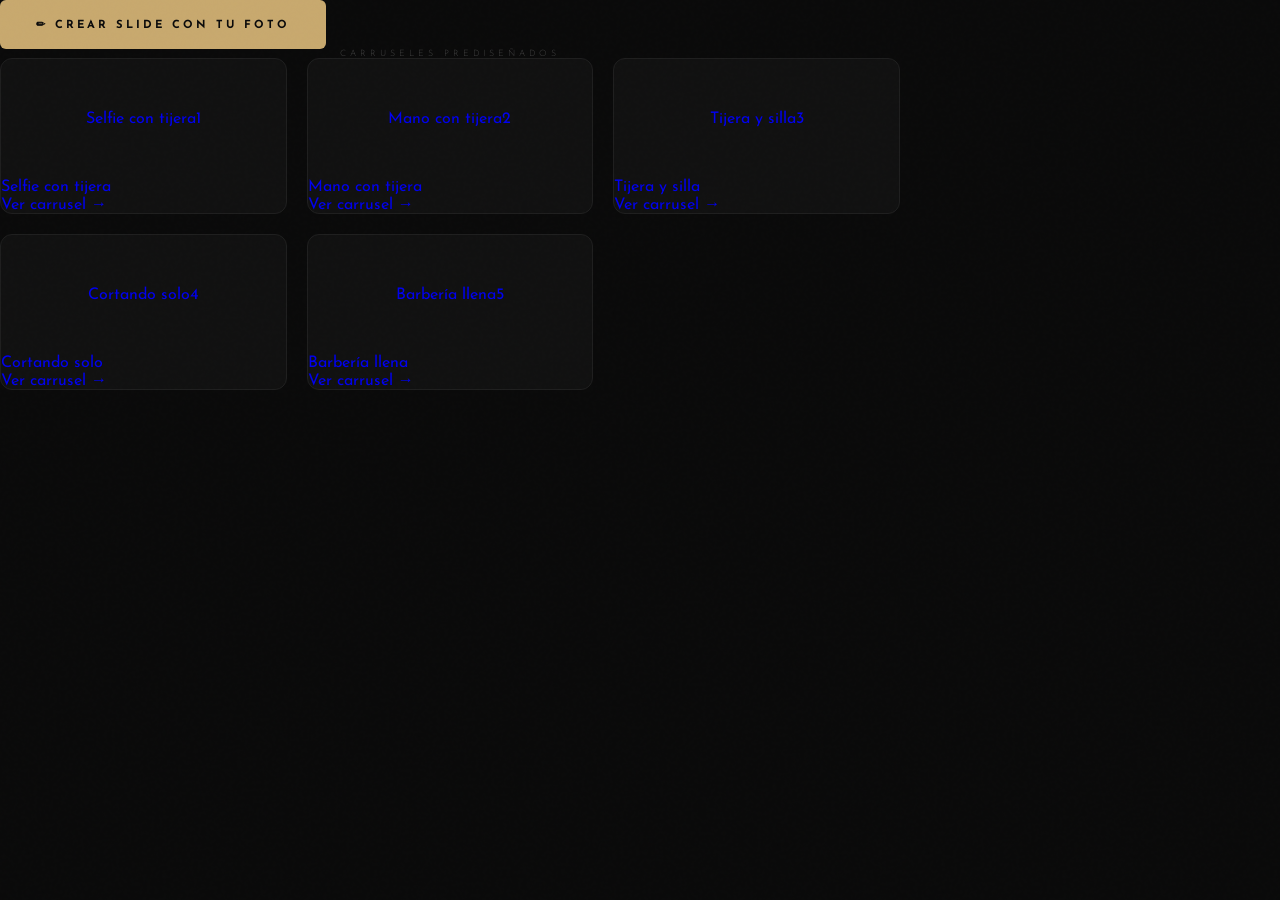
==== index.html @ 3ca6cf9b "Initial commit — generador de carruseles para barbero - Vistas individuales por carrusel (c1–c5) + e" ====
<!DOCTYPE html>
<html lang="es">
<head>
<meta charset="UTF-8">
<meta name="viewport" content="width=device-width, initial-scale=1.0">
<title>Barbero — Carruseles</title>
<style>
@font-face {
  font-family: 'Josefin Sans';
  src: url('[data-uri]') format('truetype');
  font-weight: 100 700;
  font-style: normal;
}
@font-face {
  font-family: 'Josefin Sans';
  src: url('[data-uri]') format('truetype');
  font-weight: 100 700;
  font-style: italic;
}
:root {
  --black:  #0a0a0a;
  --white:  #ffffff;
  --gray:   #1a1a1a;
  --accent: #c8a96e;
  --muted:  #444;
}

*, *::before, *::after {
  margin: 0;
  padding: 0;
  box-sizing: border-box;
}

body {
  background: var(--black);
  font-family: 'Josefin Sans', sans-serif;
  color: var(--white);
  min-height: 100vh;
  overflow-x: hidden;
}

body::before {
  content: '';
  position: fixed;
  inset: 0;
  background-image: url("data:image/svg+xml,%3Csvg viewBox='0 0 256 256' xmlns='http://www.w3.org/2000/svg'%3E%3Cfilter id='noise'%3E%3CfeTurbulence type='fractalNoise' baseFrequency='0.9' numOctaves='4' stitchTiles='stitch'/%3E%3C/filter%3E%3Crect width='100%25' height='100%25' filter='url(%23noise)' opacity='0.04'/%3E%3C/svg%3E");
  pointer-events: none;
  z-index: 9999;
  opacity: 0.35;
}

/* HEADER */
header {
  padding: 48px 40px 32px;
  display: flex;
  align-items: flex-end;
  justify-content: space-between;
  border-bottom: 1px solid #1f1f1f;
}

.logo {
  font-size: 2.8rem;
  font-weight: 700;
  letter-spacing: 8px;
  text-transform: uppercase;
  line-height: 1;
}
.logo span { color: var(--accent); }

.tagline {
  font-size: 0.7rem;
  letter-spacing: 4px;
  text-transform: uppercase;
  color: var(--muted);
  font-weight: 300;
  font-style: italic;
}

/* NAV TABS */
.tabs {
  display: flex;
  gap: 0;
  padding: 0 40px;
  border-bottom: 1px solid #1f1f1f;
  overflow-x: auto;
  scrollbar-width: none;
}
.tabs::-webkit-scrollbar { display: none; }

.tab {
  padding: 20px 28px;
  font-size: 0.65rem;
  letter-spacing: 3px;
  text-transform: uppercase;
  font-weight: 700;
  color: var(--muted);
  cursor: pointer;
  border-bottom: 2px solid transparent;
  transition: all 0.3s;
  white-space: nowrap;
  background: none;
  border-top: none;
  border-left: none;
  border-right: none;
  font-family: 'Josefin Sans', sans-serif;
}
.tab:hover { color: var(--white); }
.tab.active {
  color: var(--accent);
  border-bottom-color: var(--accent);
}

/* STAGE */
.stage {
  display: flex;
  align-items: flex-start;
  gap: 60px;
  padding: 60px 40px;
  max-width: 1200px;
  margin: 0 auto;
}

/* CANVAS */
.preview-wrap {
  flex: 0 0 auto;
  position: relative;
}

.preview-label {
  font-size: 0.6rem;
  letter-spacing: 4px;
  text-transform: uppercase;
  color: var(--muted);
  margin-bottom: 16px;
  font-weight: 300;
}

#previewCanvas {
  aspect-ratio: 4/5;
  display: block;
  border-radius: 8px;
  box-shadow: 0 40px 80px rgba(0,0,0,0.8);
  cursor: pointer;
  transition: transform 0.3s;
}
#previewCanvas:hover { transform: scale(1.01); }

.canvas-hint {
  text-align: center;
  font-size: 0.6rem;
  letter-spacing: 2px;
  color: #333;
  margin-top: 12px;
  text-transform: uppercase;
}

/* SLIDES PANEL */
.slides-panel {
  flex: 1;
  min-width: 0;
}

.panel-title {
  font-size: 0.6rem;
  letter-spacing: 4px;
  text-transform: uppercase;
  color: var(--muted);
  margin-bottom: 24px;
  font-weight: 300;
}

.slide-cards {
  display: flex;
  flex-direction: column;
  gap: 16px;
  margin-bottom: 40px;
}

.slide-card {
  border: 1px solid #1f1f1f;
  border-radius: 8px;
  padding: 24px;
  cursor: pointer;
  transition: all 0.25s;
  position: relative;
  overflow: hidden;
}

.slide-card::before {
  content: '';
  position: absolute;
  left: 0; top: 0; bottom: 0;
  width: 3px;
  background: var(--accent);
  transform: scaleY(0);
  transition: transform 0.25s;
}

.slide-card:hover { border-color: #333; background: #111; }
.slide-card.active { border-color: #2a2a2a; background: #111; }
.slide-card.active::before { transform: scaleY(1); }

.slide-num {
  font-size: 0.55rem;
  letter-spacing: 3px;
  color: var(--muted);
  text-transform: uppercase;
  margin-bottom: 14px;
  font-weight: 700;
}

.slide-phrases { display: flex; flex-direction: column; gap: 10px; }

.phrase-row {
  display: flex;
  align-items: flex-start;
  gap: 12px;
}

.phrase-icon { font-size: 0.9rem; flex-shrink: 0; margin-top: 2px; }

.phrase-text {
  font-size: 0.95rem;
  font-weight: 600;
  letter-spacing: 1px;
  line-height: 1.3;
}
.phrase-text.neg { font-style: italic; font-weight: 300; color: #888; }
.phrase-text.pos { color: var(--white); font-weight: 700; }

/* DOWNLOAD */
.download-section { border-top: 1px solid #1f1f1f; padding-top: 32px; }

.download-title {
  font-size: 0.6rem;
  letter-spacing: 4px;
  text-transform: uppercase;
  color: var(--muted);
  margin-bottom: 20px;
  font-weight: 300;
}

.btn-row { display: flex; gap: 12px; flex-wrap: wrap; }

.btn {
  font-family: 'Josefin Sans', sans-serif;
  font-size: 0.65rem;
  letter-spacing: 3px;
  text-transform: uppercase;
  font-weight: 700;
  padding: 14px 28px;
  border-radius: 4px;
  cursor: pointer;
  transition: all 0.2s;
  border: none;
}

.btn-primary { background: var(--accent); color: var(--black); }
.btn-primary:hover { background: #dfc080; transform: translateY(-1px); }

.btn-secondary { background: transparent; color: var(--white); border: 1px solid #333; }
.btn-secondary:hover { border-color: var(--accent); color: var(--accent); }

/* INDEX — hero link & grid */
.editor-link {
  display: inline-flex;
  align-items: center;
  gap: 12px;
  background: var(--accent);
  color: var(--black);
  font-size: 0.7rem;
  letter-spacing: 3px;
  text-transform: uppercase;
  font-weight: 700;
  padding: 18px 36px;
  border-radius: 6px;
  text-decoration: none;
  transition: background 0.2s, transform 0.2s;
}
.editor-link:hover { background: #dfc080; transform: translateY(-2px); }

.section-label {
  font-size: 0.55rem;
  letter-spacing: 4px;
  text-transform: uppercase;
  color: var(--muted);
  font-weight: 300;
  text-align: center;
  width: 100%;
  max-width: 900px;
}

.grid {
  display: grid;
  grid-template-columns: repeat(auto-fill, minmax(260px, 1fr));
  gap: 20px;
  width: 100%;
  max-width: 900px;
}

.card {
  background: #111;
  border: 1px solid #1f1f1f;
  border-radius: 12px;
  overflow: hidden;
  text-decoration: none;
  display: flex;
  flex-direction: column;
  transition: border-color 0.2s, transform 0.2s;
}
.card:hover { border-color: var(--accent); transform: translateY(-3px); }

.card-thumb {
  height: 120px;
  display: flex;
  align-items: center;
  justify-content: center;
}

/* EDITOR */
.editor-layout {
  display: flex;
  gap: 60px;
  padding: 60px 40px;
  max-width: 1100px;
  margin: 0 auto;
  align-items: flex-start;
}

.editor-panel {
  flex: 1;
  display: flex;
  flex-direction: column;
  gap: 28px;
}

.field-label {
  font-size: 0.6rem;
  letter-spacing: 4px;
  text-transform: uppercase;
  color: var(--muted);
  margin-bottom: 10px;
  font-weight: 300;
}

.upload-zone {
  border: 1px dashed #333;
  border-radius: 8px;
  padding: 36px 24px;
  text-align: center;
  cursor: pointer;
  transition: border-color 0.2s, background 0.2s;
}
.upload-zone:hover, .upload-zone.drag-over { border-color: var(--accent); background: #0f0f0f; }
.upload-zone.loaded { border-style: solid; border-color: #2a2a2a; }

.upload-icon { font-size: 2rem; margin-bottom: 10px; }

.upload-hint {
  font-size: 0.65rem;
  letter-spacing: 3px;
  text-transform: uppercase;
  color: var(--muted);
  line-height: 1.8;
}
.upload-hint b { color: var(--white); font-weight: 700; }

.phrase-block { display: flex; flex-direction: column; }

.phrase-tag {
  display: inline-flex;
  align-items: center;
  gap: 8px;
  margin-bottom: 10px;
}

.dot { width: 8px; height: 8px; border-radius: 50%; flex-shrink: 0; }
.dot-bw  { background: #555; }
.dot-col { background: var(--accent); }

textarea {
  width: 100%;
  background: #111;
  border: 1px solid #1f1f1f;
  border-radius: 8px;
  padding: 16px 18px;
  color: var(--white);
  font-family: 'Josefin Sans', sans-serif;
  font-size: 0.95rem;
  letter-spacing: 1px;
  line-height: 1.5;
  resize: none;
  height: 70px;
  transition: border-color 0.2s;
}
textarea:focus { outline: none; border-color: var(--accent); }
textarea::placeholder { color: #333; }

.empty-state {
  position: absolute;
  inset: 0;
  display: flex;
  flex-direction: column;
  align-items: center;
  justify-content: center;
  gap: 12px;
  color: #2a2a2a;
  pointer-events: none;
  border-radius: 8px;
}
.empty-icon { font-size: 3rem; }
.empty-text { font-size: 0.6rem; letter-spacing: 4px; text-transform: uppercase; }

.canvas-wrap { flex: 0 0 auto; }
.btn-download { margin-top: 16px; width: 100%; }

/* RESPONSIVE */
@media (max-width: 800px) {
  .stage          { flex-direction: column; padding: 30px 20px; gap: 40px; }
  .editor-layout  { flex-direction: column; padding: 30px 20px; gap: 40px; }
  header          { padding: 30px 20px 24px; }
  .tabs           { padding: 0 20px; }
  .logo           { font-size: 1.8rem; }
  .canvas-wrap,
  .preview-wrap   { width: 100%; }
  #previewCanvas  { width: 100% !important; height: auto !important; }
}

</style>
</head>
<body>

  <a class="editor-link" href="editor.html">✏ Crear slide con tu foto</a>

  <div class="section-label">Carruseles prediseñados</div>

  <div class="grid">
    
      <a class="card" href="c1_selfie.html">
        <div class="card-thumb">
          <div class="badge">Selfie con tijera</div>
          <span class="num">1</span>
        </div>
        <div class="card-body">
          <div class="card-title">Selfie con tijera</div>
          <div class="card-arrow">Ver carrusel →</div>
        </div>
      </a>
      <a class="card" href="c2_mano.html">
        <div class="card-thumb">
          <div class="badge">Mano con tijera</div>
          <span class="num">2</span>
        </div>
        <div class="card-body">
          <div class="card-title">Mano con tijera</div>
          <div class="card-arrow">Ver carrusel →</div>
        </div>
      </a>
      <a class="card" href="c3_tijera_silla.html">
        <div class="card-thumb">
          <div class="badge">Tijera y silla</div>
          <span class="num">3</span>
        </div>
        <div class="card-body">
          <div class="card-title">Tijera y silla</div>
          <div class="card-arrow">Ver carrusel →</div>
        </div>
      </a>
      <a class="card" href="c4_cortando.html">
        <div class="card-thumb">
          <div class="badge">Cortando solo</div>
          <span class="num">4</span>
        </div>
        <div class="card-body">
          <div class="card-title">Cortando solo</div>
          <div class="card-arrow">Ver carrusel →</div>
        </div>
      </a>
      <a class="card" href="c5_barberia.html">
        <div class="card-thumb">
          <div class="badge">Barbería llena</div>
          <span class="num">5</span>
        </div>
        <div class="card-body">
          <div class="card-title">Barbería llena</div>
          <div class="card-arrow">Ver carrusel →</div>
        </div>
      </a>
  </div>

</body>
</html>
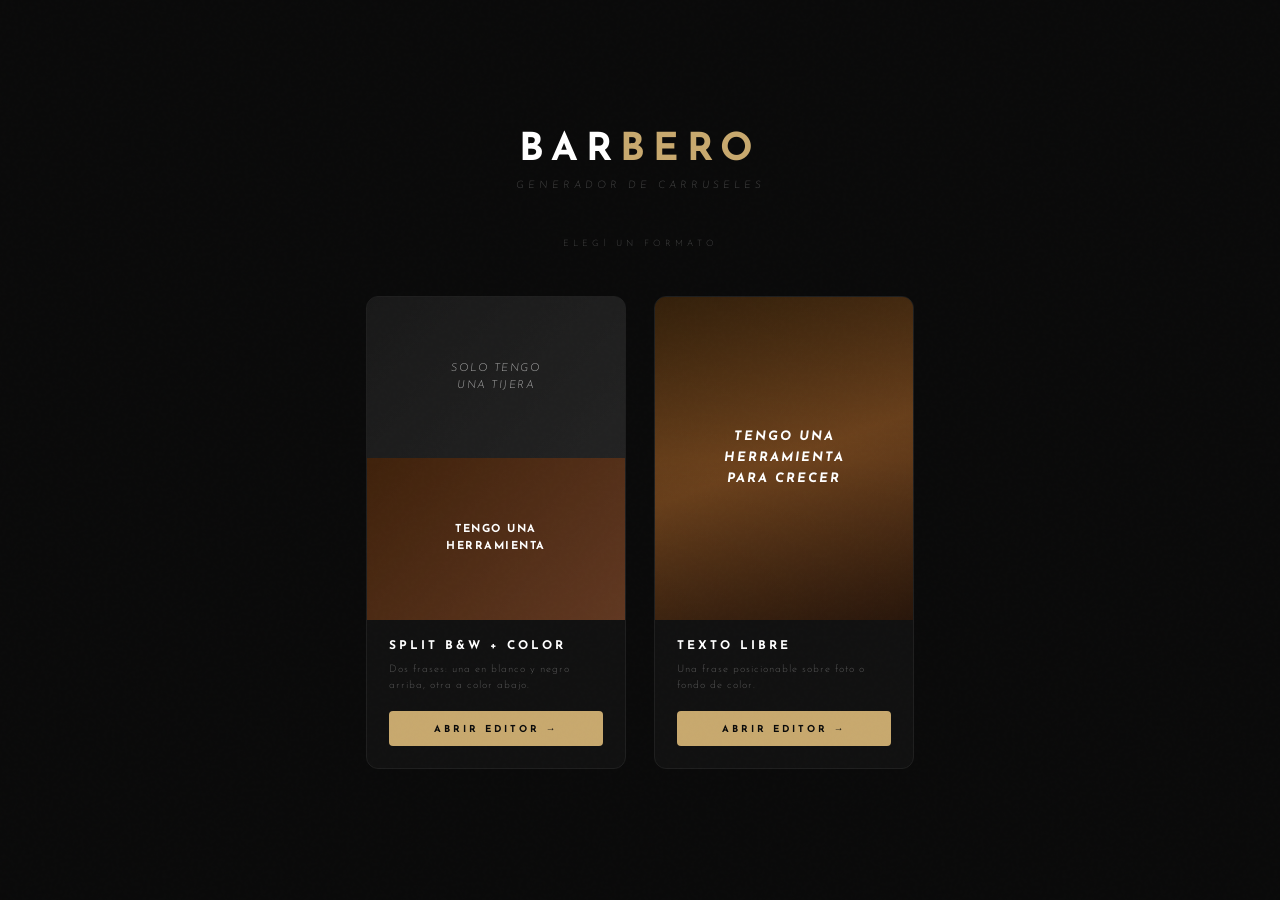
==== commit e1ee6917: "Agregar index.html y editor2.html (texto libre) - index.html: selector de formato con cards visuales" ====
--- a/index.html
+++ b/index.html
@@ -3,490 +3,133 @@
 <head>
 <meta charset="UTF-8">
 <meta name="viewport" content="width=device-width, initial-scale=1.0">
-<title>Barbero — Carruseles</title>
+<title>Barbero — Elegí tu formato</title>
 <style>
 @font-face {
   font-family: 'Josefin Sans';
   src: url('[data-uri]') format('truetype');
-  font-weight: 100 700;
-  font-style: normal;
+  font-weight: 100 700; font-style: normal;
 }
 @font-face {
   font-family: 'Josefin Sans';
   src: url('[data-uri]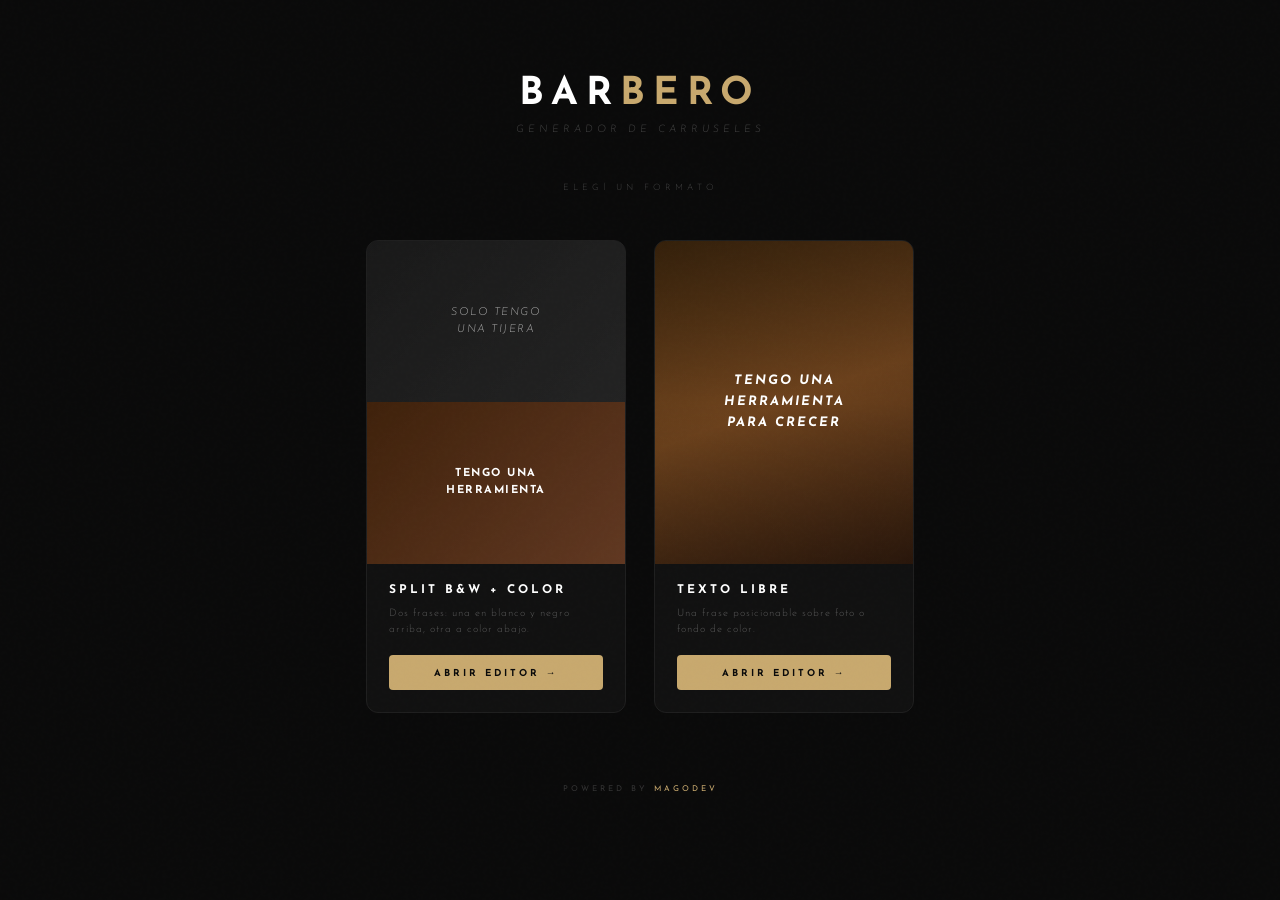
==== commit 73ad0556: "Responsive editor2, font loading via FontFace API, new fonts, UI improvements Co-Authored-By: Claude" ====
--- a/index.html
+++ b/index.html
@@ -1,135 +1,284 @@
-<!DOCTYPE html>
+<!doctype html>
 <html lang="es">
-<head>
-<meta charset="UTF-8">
-<meta name="viewport" content="width=device-width, initial-scale=1.0">
-<title>Barbero — Elegí tu formato</title>
-<style>
-@font-face {
-  font-family: 'Josefin Sans';
-  src: url('[data-uri]') format('truetype');
-  font-weight: 100 700; font-style: normal;
-}
-@font-face {
-  font-family: 'Josefin Sans';
-  src: url('[data-uri]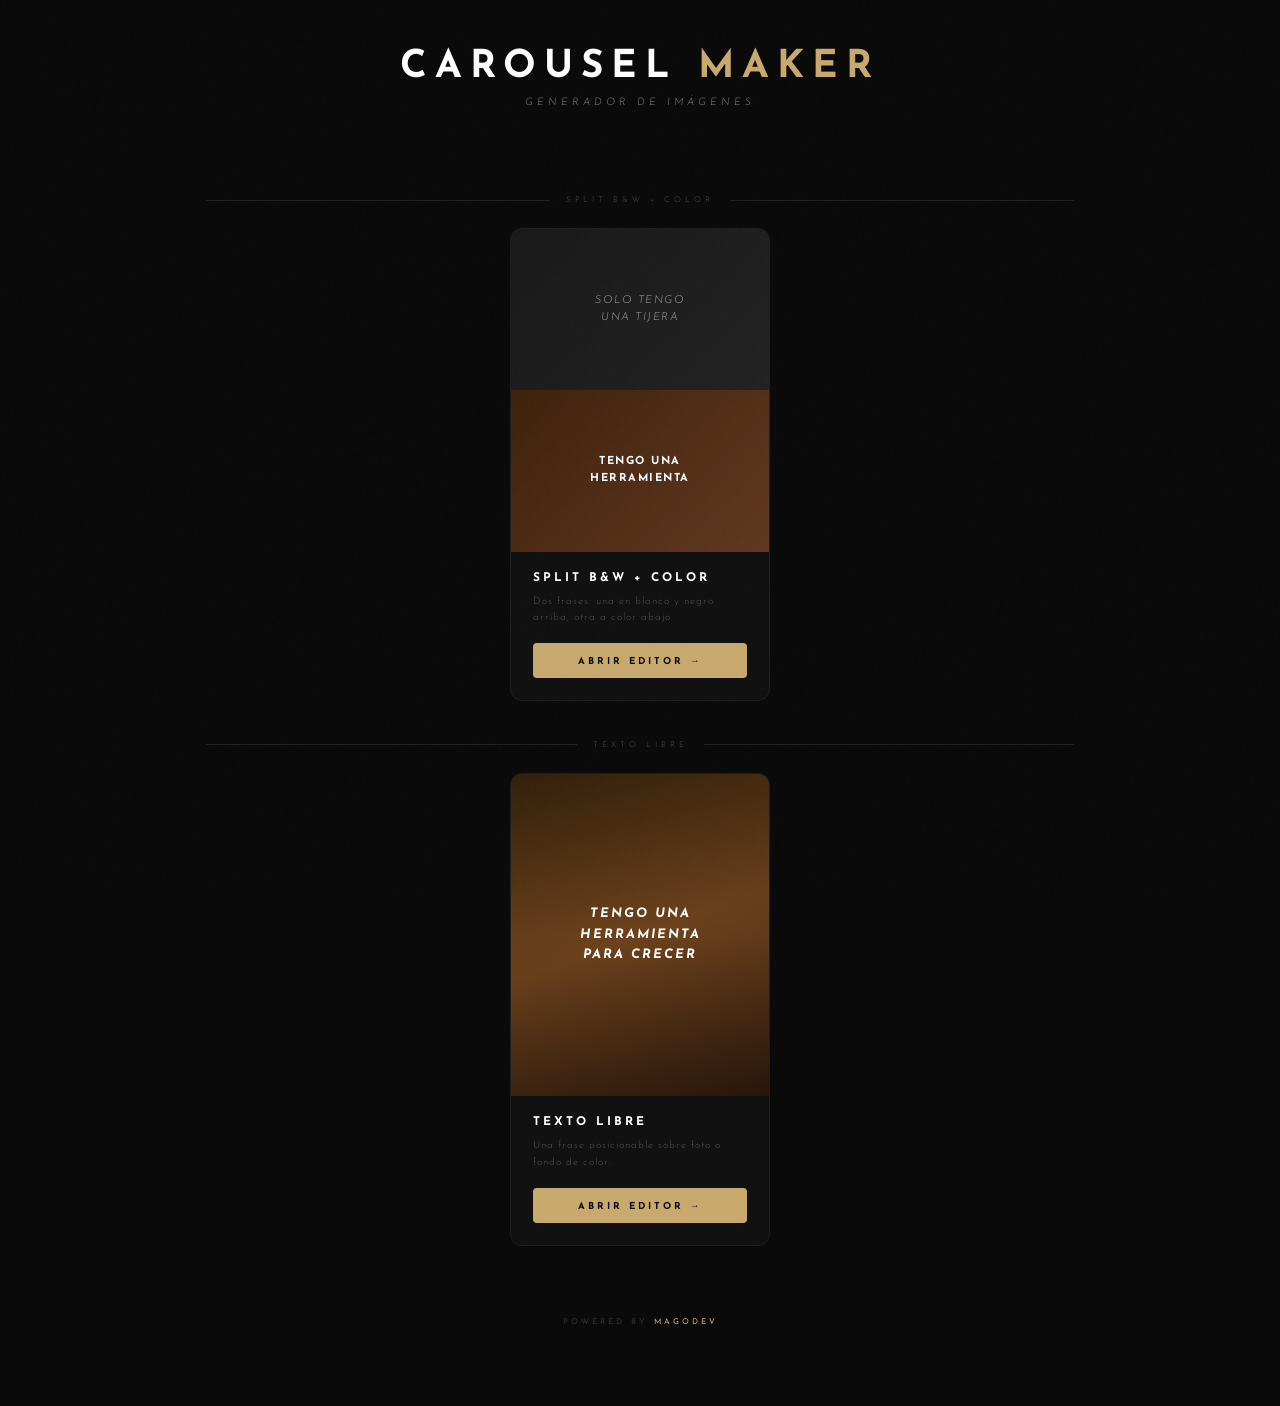
==== commit 50ddb8de: "typo" ====
--- a/index.html
+++ b/index.html
@@ -63,7 +63,7 @@
         font-size: 0.65rem;
         letter-spacing: 4px;
         text-transform: uppercase;
-        color: #444;
+        color: #888;
         font-weight: 300;
         font-style: italic;
         margin-top: 10px;
@@ -74,6 +74,33 @@
         text-transform: uppercase;
         color: #444;
         font-weight: 300;
+      }
+      .section {
+        width: 100%;
+        max-width: 900px;
+        margin: 0 auto;
+      }
+      .section-divider {
+        display: flex;
+        align-items: center;
+        gap: 16px;
+        margin: 40px 0 24px;
+        padding: 0 16px;
+      }
+      .section-divider span {
+        font-size: 0.5rem;
+        letter-spacing: 4px;
+        text-transform: uppercase;
+        color: #555;
+        white-space: nowrap;
+        font-weight: 300;
+      }
+      .section-divider::before,
+      .section-divider::after {
+        content: "";
+        flex: 1;
+        height: 1px;
+        background: #222;
       }
       .grid {
         display: flex;
@@ -241,44 +268,61 @@
   </head>
   <body>
     <div class="header">
-      <div class="logo">Bar<span>bero</span></div>
-      <div class="tagline">Generador de carruseles</div>
+      <div class="logo">Carousel<span> Maker</span></div>
+      <div class="tagline">Generador de imágenes</div>
     </div>
-    <div class="label">Elegí un formato</div>
-    <div class="grid">
-      <a class="card" href="editor.html">
-        <div class="preview preview-split">
-          <div class="half-bw">
-            <span class="txt-bw">Solo tengo<br />una tijera</span>
+    <div class="section">
+      <div class="section-divider"><span>Split B&amp;W + Color</span></div>
+      <div class="grid">
+        <a class="card" href="editor.html">
+          <div class="preview preview-split">
+            <div class="half-bw">
+              <span class="txt-bw">Solo tengo<br />una tijera</span>
+            </div>
+            <div class="half-color">
+              <span class="txt-color">Tengo una<br />herramienta</span>
+            </div>
           </div>
-          <div class="half-color">
-            <span class="txt-color">Tengo una<br />herramienta</span>
+          <div class="card-body">
+            <div class="card-title">Split B&amp;W + Color</div>
+            <div class="card-desc">
+              Dos frases: una en blanco y negro arriba, otra a color abajo.
+            </div>
+            <span class="btn-open">Abrir editor →</span>
           </div>
-        </div>
-        <div class="card-body">
-          <div class="card-title">Split B&amp;W + Color</div>
-          <div class="card-desc">
-            Dos frases: una en blanco y negro arriba, otra a color abajo.
+        </a>
+      </div>
+
+      <div class="section-divider"><span>Texto libre</span></div>
+      <div class="grid">
+        <a class="card" href="editor2.html">
+          <div class="preview preview-libre">
+            <div class="txt-libre">
+              Tengo una<br />herramienta<br />para crecer
+            </div>
           </div>
-          <span class="btn-open">Abrir editor →</span>
-        </div>
-      </a>
-
-      <a class="card" href="editor2.html">
-        <div class="preview preview-libre">
-          <div class="txt-libre">
-            Tengo una<br />herramienta<br />para crecer
+          <div class="card-body">
+            <div class="card-title">Texto libre</div>
+            <div class="card-desc">
+              Una frase posicionable sobre foto o fondo de color.
+            </div>
+            <span class="btn-open">Abrir editor →</span>
           </div>
-        </div>
-        <div class="card-body">
-          <div class="card-title">Texto libre</div>
-          <div class="card-desc">
-            Una frase posicionable sobre foto o fondo de color.
-          </div>
-          <span class="btn-open">Abrir editor →</span>
-        </div>
-      </a>
+        </a>
+      </div>
     </div>
-  <footer style="text-align:center;padding:24px 0 32px;font-size:0.5rem;letter-spacing:3px;text-transform:uppercase;color:#333;font-family:'Josefin Sans',sans-serif;">powered by <span style="color:#c8a96e">magodev</span></footer>
+    <footer
+      style="
+        text-align: center;
+        padding: 24px 0 32px;
+        font-size: 0.5rem;
+        letter-spacing: 3px;
+        text-transform: uppercase;
+        color: #333;
+        font-family: &quot;Josefin Sans&quot;, sans-serif;
+      "
+    >
+      powered by <span style="color: #c8a96e">magodev</span>
+    </footer>
   </body>
 </html>
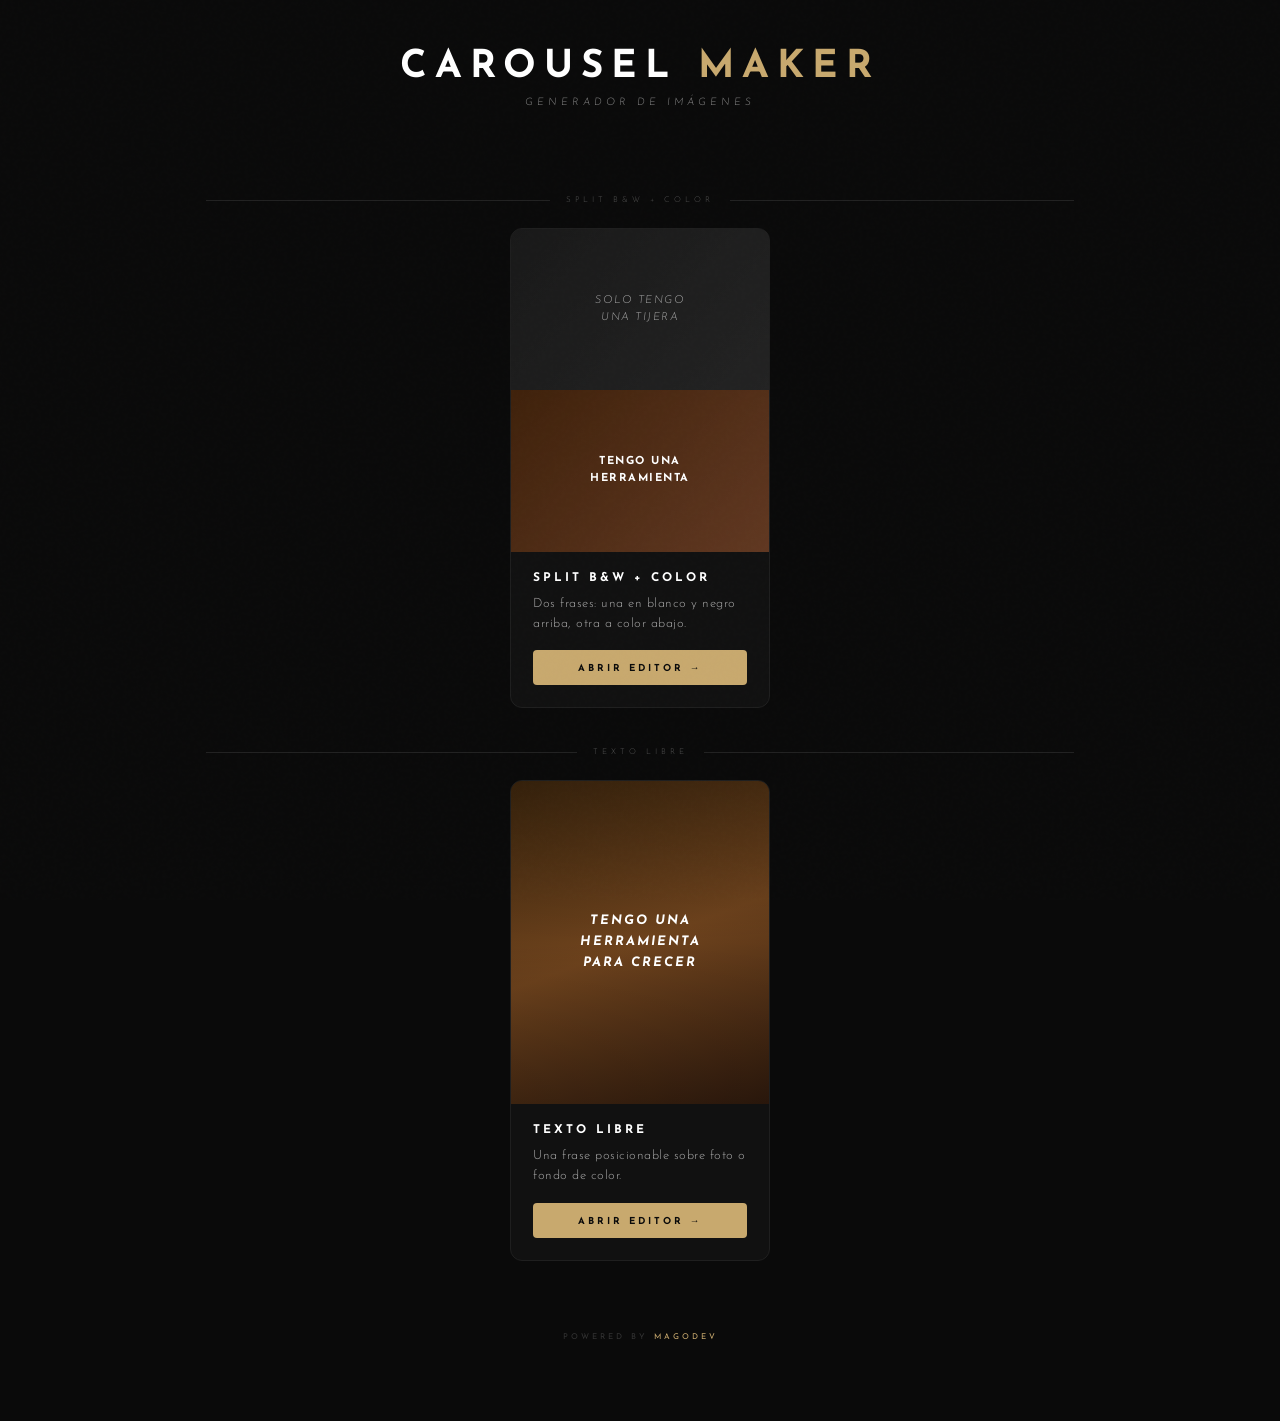
==== commit 360b1872: "add overlay" ====
--- a/index.html
+++ b/index.html
@@ -4,6 +4,12 @@
     <meta charset="UTF-8" />
     <meta name="viewport" content="width=device-width, initial-scale=1.0" />
     <title>Carousel Maker — Elegí tu formato</title>
+    <link rel="manifest" href="manifest.json" />
+    <meta name="theme-color" content="#0a0a0a" />
+    <meta name="apple-mobile-web-app-capable" content="yes" />
+    <meta name="apple-mobile-web-app-status-bar-style" content="black" />
+    <meta name="apple-mobile-web-app-title" content="Carousel" />
+    <link rel="apple-touch-icon" href="icon.svg" />
     <style>
       @font-face {
         font-family: "Josefin Sans";
@@ -233,9 +239,9 @@
         font-weight: 700;
       }
       .card-desc {
-        font-size: 0.65rem;
-        letter-spacing: 1px;
-        color: #555;
+        font-size: 0.8rem;
+        letter-spacing: 0.5px;
+        color: #aaa;
         font-weight: 300;
         line-height: 1.6;
       }
